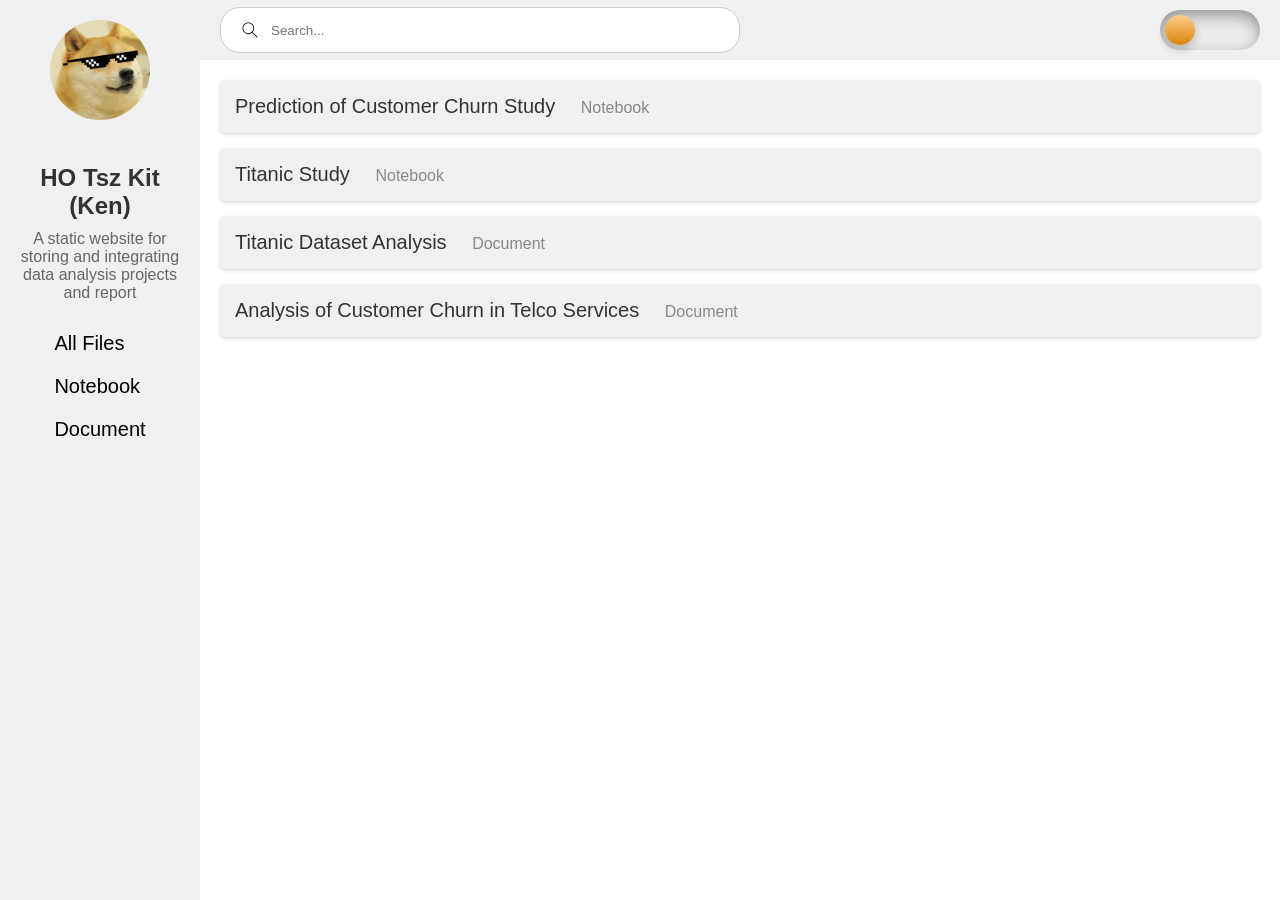
==== index.html @ ec904533 "Add files via upload" ====
<!DOCTYPE html>
<html lang="en">

<head>
  <meta charset="UTF-8">
  <meta name="viewport" content="width=device-width, initial-scale=1.0">
  <link rel="stylesheet" href="styles.css">
  <title>Project Viewer</title>
</head>

<body>
  <div class="sidebar">
    <div class="logo">
      <img src="image/doge.png" alt="Logo" style="border-radius: 50%; width: 100px;">
    </div>
    <div class="intro">
      <h2>HO Tsz Kit (Ken)</h2>
      <p>A static website for storing and integrating data analysis projects and report</p>
    </div>
    <div class="tabs">
      <button class="tab" id="allfiles-tab" data-type="allfiles">All Files</button>
      <button class="tab" id="notebook-tab" data-type="notebook">Notebook</button>
      <button class="tab" id="document-tab" data-type="document">Document</button>
    </div>
  </div>
  <header class="header">
    <img class="Search_logo" src="image/search.svg" alt="Logo">
    <input type="search" id="search-bar" class="search-bar" placeholder="Search...">
    <input type="checkbox" id="darkmode-toggle" class="darkmode-checkbox"/>
    <label for="darkmode-toggle" class="darkmode-toggle-label"></label>
  </header>
  <main class="main-content" id="files-list">
    <!-- File listing and other main content will go here -->
  </main>

  <script src="scripts.js"></script>

</body>

</html>
---- styles.css ----
* {
  box-sizing: border-box;
   margin: 0;
  padding: 0;
  font-family: 'Gill Sans', 'Gill Sans MT', Calibri, 'Trebuchet MS', sans-serif;
  }

  /* Define body layout */
  body {
    display: flex;
    transition: 0.3s;
  }

/* Define sidebar layout and styles */
.sidebar {
  background-color: #f0f0f0;
  width: 200px;
  height: 100vh;
  display: flex;
  flex-direction: column;
  align-items: center;
  position: fixed;
  transition: 0.3s;
}

/* Define logo styles */
.logo {
  margin-top: 20px;
  margin-bottom: 20px;
}

.intro {
  margin: 20px 0;
  padding: 0 10px;
  text-align: center;
  }

.intro h2 {
  margin-bottom: 10px;
  color: #333;
  font-size: 24px;
  }

.intro p {
  color: #666;
  font-size: 16px;
}

/* Define layout for the tabs */
.tabs {
  display: flex;
  flex-direction: column;
}

    /* Define styles for the individual tabs */
.tab {
  background-color: #f0f0f0;
  padding: 10px;
  cursor: pointer;
  border: none;
  text-align: left;
  width: 100%;
  font-size: 20px;
  transition: background-color 0.3s;
}

/* Define hover state for tabs */
.tab:hover {
  background-color: #ddd;
}

 /* Define header layout and styles */
.header {
  width: calc(100% - 200px);
  height: 60px;
  background-color: #f0f0f0;
  display: flex;
  justify-content: space-between;
  align-items: center;
  padding: 0 20px;
  position: fixed;
  top: 0;
  right: 0;
  transition: 0.3s;
}

/* Define search logo styles */
.Search_logo {
  position: fixed;
  height: 20px;
  margin-left: 20px;
}

/* Define search bar styles */
.search-bar {
  width: 50%;
  padding: 5px;
  border-radius: 20px;
  border: 1px solid #ccc;
  height: 46px;
  padding-left: 50px;
}

/* Define styles for the dark mode toggle and hide the checkbox */
.darkmode-checkbox {
  width: 0px;
  height: 0px;
  visibility: hidden;
}

/* Define styles for the dark mode toggle label */
.darkmode-toggle-label {
  width: 100px;
  height: 40px;
  position: relative;
  background-color: #ebebeb;
  border-radius: 200px;
  box-shadow: inset 0px 5px 15px rgba(0, 0, 0, 0.4), inset 0px -5px 15px rgba(255, 255, 255, 0.4);
  cursor: pointer;
  transition: 0.3s;
}

/* Define styles for the dark mode toggle label's circle */
.darkmode-toggle-label:after {
  content: "";
  width: 30px;
  height: 30px;
  position: absolute;
  top: 5px;
  left: 5px;
  background: linear-gradient(180deg, #ffcc89, #d8860b);
  border-radius: 180px;
  box-shadow: 0px 5px 10px rgba(0, 0, 0, 0.2);
  transition: 0.3s;
}

/* Update styles when the dark mode toggle is checked */
.darkmode-checkbox:checked+.darkmode-toggle-label {
  background-color: #242424;
}

/* Update styles for the circle when the dark mode toggle is checked */
.darkmode-checkbox:checked+.darkmode-toggle-label:after {
  left: calc(100% - 5px);
  transform: translateX(-100%);
  background: linear-gradient(180deg, #777, #3a3a3a);
}

/* Define styles for the dark mode toggle label's circle when it is active */
.darkmode-toggle-label:active:after {
  width: 50px;
}

/* Define styles for dark mode */
body.dark-mode {
  background-color: #303339;
  color: #f0f0f0;
}

/* Update styles for the sidebar, header, and tabs in dark mode */
body.dark-mode .sidebar,
body.dark-mode .header,
body.dark-mode .tab {
  background-color: #2b2d31;
  color: rgb(148, 155, 164)
}

body.dark-mode .intro h2,
body.dark-mode .intro p {
  color: rgb(148, 155, 164);
}

/* Update hover state for tabs in dark mode */
body.dark-mode .tab:hover {
  background-color: #3a3a3a;
}

/* Update search bar styles in dark mode */
body.dark-mode .search-bar {
  background-color: #2b2d31;
  color: #f0f0f0;
  border: 1px solid #BB86FC;
}

/* Define styles for the main content area */
.main-content {
  margin-top: 60px;
  margin-left: 200px;
  padding: 20px;
  width: calc(100% - 200px);
  overflow-y: auto;
}

.file-item {
  font-family: 'Gill Sans', 'Gill Sans MT', Calibri, 'Trebuchet MS', sans-serif;
  font-size: 20px;
  font-weight: 500;
  padding: 15px;
  margin-bottom: 15px;
  border-radius: 5px;
  background-color: #f0f0f0;
  box-shadow: 0 2px 4px rgba(0, 0, 0, 0.1), 0 1px 2px rgba(0, 0, 0, 0.08);
  transition: 0.3s;
  text-decoration: none;
  color: #333;
  transition: 0.3s;
}

.file-item:hover {
  background-color: #e0e0e0;
  box-shadow: 0 4px 8px rgba(0, 0, 0, 0.16), 0 2px 4px rgba(0, 0, 0, 0.12);
}

body.dark-mode .file-item {
  background-color: #3a3a3a;
  color: rgb(148, 155, 164);
}

body.dark-mode .file-item:hover {
  background-color: #4a4a4a;
}

.file-item a {
  text-decoration: none;
  color: #333;
}

.file-item a:visited {
  color: #333;
}

.file-item a:hover {
  color: #000;
}

body.dark-mode .file-item a {
  color: rgb(148, 155, 164);
}

body.dark-mode .file-item a:visited {
  color: #f0f0f0;
}

body.dark-mode .file-item a:hover {
  color: #ffffff;
}

.file-type {
  font-size: 0.8em;
  color: #888;
  margin-left: 20px;
}
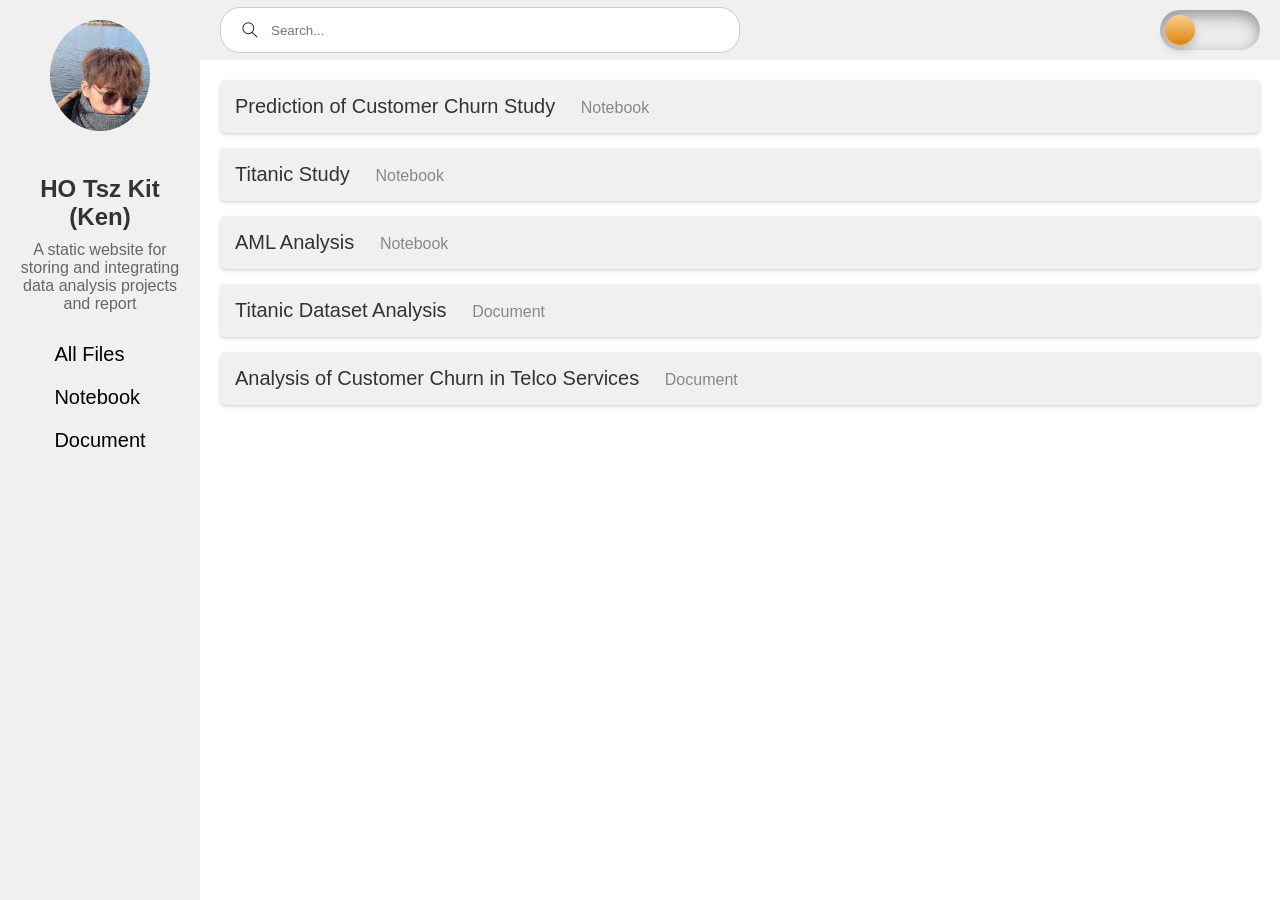
==== commit b66c7be3: "i" ====
--- a/index.html
+++ b/index.html
@@ -11,7 +11,7 @@
 <body>
   <div class="sidebar">
     <div class="logo">
-      <img src="image/doge.png" alt="Logo" style="border-radius: 50%; width: 100px;">
+      <img src="image/image.jpg" alt="Logo" style="border-radius: 50%; width: 100px;">
     </div>
     <div class="intro">
       <h2>HO Tsz Kit (Ken)</h2>
